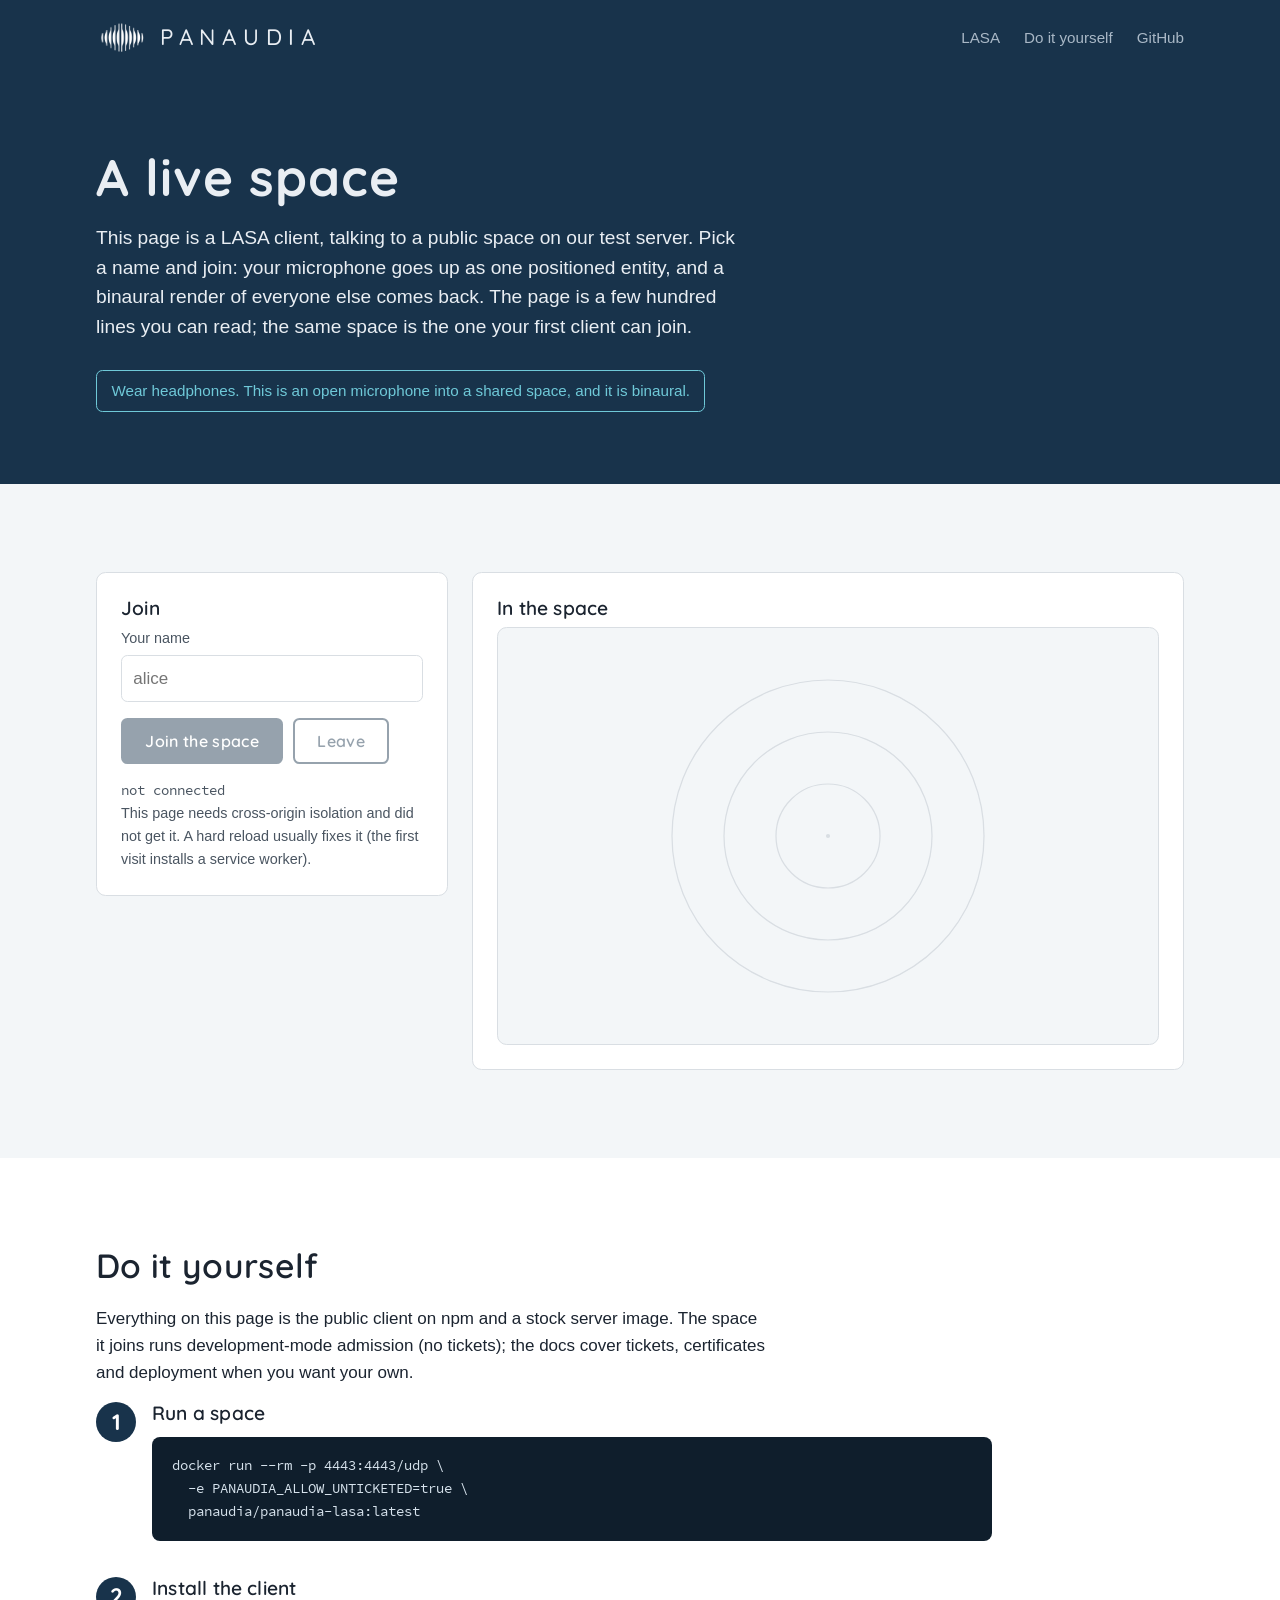
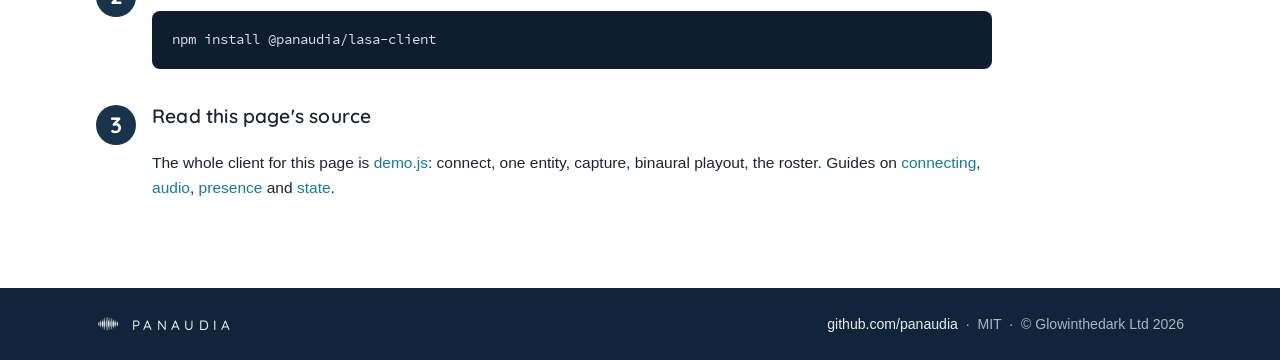
==== demo/index.html @ 377a4c17 "simple demo" ====
<!doctype html>
<html lang="en">
<head>
  <meta charset="utf-8">
  <meta name="viewport" content="width=device-width, initial-scale=1">
  <title>Live demo · LASA · Panaudia</title>
  <meta name="description" content="Join a live LASA space from your browser: one entity, your voice up, a binaural render of everyone back.">
  <link rel="icon" href="/images/favicon.png" type="image/png">
  <link rel="stylesheet" href="/css/lasa.css">
  <link rel="stylesheet" href="demo.css">
  <script src="coi-serviceworker.js"></script>
  <script type="importmap">
    { "imports": { "@panaudia/lasa-client": "./js/lasa-client/index.js" } }
  </script>
</head>
<body>

<header class="site-header">
  <div class="wrap">
    <a class="brand" href="/">
      <img src="/images/lasa/mark-white.png" alt="" width="52" height="52">
      Panaudia
    </a>
    <nav class="site-nav" aria-label="Sections">
      <a href="/">LASA</a>
      <a href="#diy">Do it yourself</a>
      <a href="https://github.com/panaudia">GitHub</a>
    </nav>
  </div>
</header>

<section class="demo-hero">
  <div class="wrap">
    <h1>A live space</h1>
    <p class="lead">
      This page is a LASA client, talking to a public space on our test
      server. Pick a name and join: your microphone goes up as one
      positioned entity, and a binaural render of everyone else comes
      back. The page is a few hundred lines you can read; the same
      space is the one your first client can join.
    </p>
    <p class="headphones">Wear headphones. This is an open microphone
      into a shared space, and it is binaural.</p>
  </div>
</section>

<section class="tint">
  <div class="wrap demo-grid">

    <div class="join-card" id="join-card">
      <h3>Join</h3>
      <form id="join-form">
        <label for="name">Your name</label>
        <input id="name" name="name" type="text" maxlength="24"
               autocomplete="off" required placeholder="alice">
        <div class="join-actions">
          <button class="button" id="join" type="submit">Join the space</button>
          <button class="button ghost" id="leave" type="button" disabled>Leave</button>
        </div>
        <p class="status" id="status" role="status">not connected</p>
      </form>
      <p class="note" id="support-note" hidden></p>
    </div>

    <div class="space-card">
      <h3>In the space</h3>
      <div class="space-frame">
        <svg id="space-view" viewBox="-10 -10 20 20" role="img"
             aria-label="Top-down view of the space, 20 metres across: one circle per person">
          <g class="space-grid">
            <circle cx="0" cy="0" r="2.5"></circle>
            <circle cx="0" cy="0" r="5"></circle>
            <circle cx="0" cy="0" r="7.5"></circle>
            <circle class="origin" cx="0" cy="0" r="0.1"></circle>
          </g>
          <g id="space-users"></g>
        </svg>
      </div>
    </div>

  </div>
</section>

<section id="diy">
  <div class="wrap">
    <h2>Do it yourself</h2>
    <p class="prose">
      Everything on this page is the public client on npm and a stock
      server image. The space it joins runs development-mode admission
      (no tickets); the docs cover tickets, certificates and
      deployment when you want your own.
    </p>
    <ol class="steps">
      <li>
        <h3>Run a space</h3>
        <div class="body">
<pre><code>docker run --rm -p 4443:4443/udp \
  -e PANAUDIA_ALLOW_UNTICKETED=true \
  panaudia/panaudia-lasa:latest</code></pre>
        </div>
      </li>
      <li>
        <h3>Install the client</h3>
        <div class="body">
<pre><code>npm install @panaudia/lasa-client</code></pre>
        </div>
      </li>
      <li>
        <h3>Read this page's source</h3>
        <div class="body">
          <p>
            The whole client for this page is
            <a href="demo.js">demo.js</a>: connect, one entity, capture,
            binaural playout, the roster. Guides on
            <a href="https://github.com/panaudia/lasa/blob/main/typescript/docs/connecting.md">connecting</a>,
            <a href="https://github.com/panaudia/lasa/blob/main/typescript/docs/audio.md">audio</a>,
            <a href="https://github.com/panaudia/lasa/blob/main/typescript/docs/presence.md">presence</a> and
            <a href="https://github.com/panaudia/lasa/blob/main/typescript/docs/state.md">state</a>.
          </p>
        </div>
      </li>
    </ol>
  </div>
</section>

<footer class="site-footer">
  <div class="wrap">
    <a class="brand" href="/">
      <img src="/images/lasa/mark-white.png" alt="" width="24" height="24">
      Panaudia
    </a>
    <span>
      <a href="https://github.com/panaudia">github.com/panaudia</a>
      &nbsp;·&nbsp; MIT
      &nbsp;·&nbsp; &copy; Glowinthedark Ltd 2026
    </span>
  </div>
</footer>

<script type="module" src="demo.js"></script>
</body>
</html>
---- css/lasa.css ----
/* panaudia.com front page. Self-contained: no Bootstrap, no JS.
   Fonts are served from static/fonts. */

@font-face {
  font-family: "Quicksand";
  src: url("../fonts/Quicksand-VariableFont_wght.ttf") format("truetype");
  font-weight: 300 700;
  font-display: swap;
}
@font-face {
  font-family: "Source Code Pro";
  src: url("../fonts/SourceCodePro-Regular.woff2") format("woff2"),
       url("../fonts/SourceCodePro-Regular.woff") format("woff");
  font-weight: 400;
  font-display: swap;
}

:root {
  --navy: #18334b;
  --navy-deep: #0c344d;
  --navy-ink: #10243a;
  --ink: #1b2430;
  --ink-soft: #4a5561;
  --line: #d9dee3;
  --paper: #ffffff;
  --paper-tint: #f3f6f8;
  --on-navy: #e9eef3;
  --on-navy-soft: #a9b8c6;
  --accent: #6fc9d8;
  --accent-ink: #1c7a8a;
  --code-bg: #0f1e2c;
  --code-fg: #d6e2ec;

  --display: "Quicksand", "Avenir Next", "Helvetica Neue", Arial, sans-serif;
  --body: -apple-system, BlinkMacSystemFont, "Segoe UI", Roboto, "Helvetica Neue", Arial, sans-serif;
  --mono: "Source Code Pro", "SF Mono", Menlo, Consolas, monospace;

  --measure: 42rem;
  --wide: 68rem;
  --gutter: clamp(1.25rem, 4vw, 2.5rem);
}

*, *::before, *::after { box-sizing: border-box; }

html { -webkit-text-size-adjust: 100%; scroll-behavior: smooth; }

body {
  margin: 0;
  font-family: var(--body);
  font-size: 1.0625rem;
  line-height: 1.6;
  color: var(--ink);
  background: var(--paper);
}

img { max-width: 100%; height: auto; display: block; }

a { color: var(--accent-ink); text-decoration: none; }
a:hover, a:focus-visible { text-decoration: underline; text-underline-offset: 0.15em; }
a:focus-visible { outline: 2px solid var(--accent-ink); outline-offset: 2px; }

h1, h2, h3 {
  font-family: var(--display);
  font-weight: 600;
  line-height: 1.15;
  margin: 0;
  letter-spacing: 0.01em;
}
h2 { font-size: clamp(1.6rem, 3vw, 2.1rem); margin-bottom: 1.25rem; }
h3 { font-size: 1.2rem; margin-bottom: 0.5rem; }

p { margin: 0 0 1rem; }
p:last-child { margin-bottom: 0; }

code, pre {
  font-family: var(--mono);
  font-size: 0.9em;
}
p code, li code, dd code, :not(pre) > code {
  background: rgba(24, 51, 75, 0.08);
  padding: 0.1em 0.35em;
  border-radius: 0.25rem;
  overflow-wrap: anywhere;
}
pre {
  margin: 0;
  padding: 1.1rem 1.25rem;
  background: var(--code-bg);
  color: var(--code-fg);
  border-radius: 0.5rem;
  overflow-x: auto;
  line-height: 1.5;
  tab-size: 2;
}
pre code { font-size: 0.875rem; white-space: pre; background: none; padding: 0; }
.c { color: #7f94a6; }  /* comment */
.k { color: #9dd5e2; }  /* keyword */
.s { color: #f0c987; }  /* string */

.wrap {
  width: min(var(--wide), 100% - 2 * var(--gutter));
  margin-inline: auto;
}
.prose { max-width: var(--measure); }

section { padding-block: clamp(3rem, 7vw, 5.5rem); }
section.tint { background: var(--paper-tint); }
section.dark { background: var(--navy); color: var(--on-navy); }
section.dark a { color: var(--accent); }
section.dark p code { background: rgba(255, 255, 255, 0.1); }

/* Header */

.site-header {
  background: var(--navy);
  color: var(--on-navy);
}
.site-header .wrap {
  display: flex;
  align-items: center;
  justify-content: space-between;
  gap: 1rem 2rem;
  flex-wrap: wrap;
  padding-block: 0.75rem;
}
.brand {
  display: inline-flex;
  align-items: center;
  gap: 0.75rem;
  color: var(--on-navy);
  font-family: var(--display);
  font-weight: 500;
  font-size: 1.4rem;
  letter-spacing: 0.3em;
  text-transform: uppercase;
}
.brand:hover { text-decoration: none; }
.brand img { width: 3.25rem; height: 3.25rem; }
.site-nav {
  display: flex;
  flex-wrap: wrap;
  gap: 0.25rem 1.5rem;
  font-size: 0.95rem;
}
.site-nav a { color: var(--on-navy-soft); }
.site-nav a:hover { color: var(--on-navy); }

/* Hero */

.hero {
  background: var(--navy);
  color: var(--on-navy);
  padding-block: clamp(3rem, 9vw, 7rem) clamp(3.5rem, 9vw, 7rem);
  position: relative;
  overflow: hidden;
}
.hero .wrap { position: relative; }
.hero-mark {
  position: absolute;
  right: -2rem;
  top: 50%;
  width: clamp(16rem, 34vw, 30rem);
  transform: translateY(-50%);
  opacity: 0.12;
  pointer-events: none;
}
.hero h1 {
  font-size: clamp(3.5rem, 10vw, 6.5rem);
  font-weight: 700;
  letter-spacing: 0.04em;
  line-height: 1;
}
.hero .expansion {
  font-family: var(--display);
  font-size: clamp(1.2rem, 2.6vw, 1.7rem);
  font-weight: 400;
  color: var(--accent);
  margin: 0.5rem 0 1.75rem;
}
.hero .lead {
  font-size: clamp(1.1rem, 1.8vw, 1.3rem);
  line-height: 1.55;
  max-width: 38rem;
  margin-bottom: 2rem;
}
.actions { display: flex; flex-wrap: wrap; gap: 0.75rem; margin-bottom: 1.5rem; }
.button {
  display: inline-block;
  padding: 0.7rem 1.4rem;
  border-radius: 0.4rem;
  font-family: var(--display);
  font-weight: 600;
  font-size: 1rem;
  letter-spacing: 0.02em;
  border: 2px solid var(--accent);
  color: var(--navy-ink);
  background: var(--accent);
}
.button:hover { text-decoration: none; filter: brightness(1.08); }
.button.ghost { background: transparent; color: var(--accent); }
.hero .facts {
  font-size: 0.9rem;
  color: var(--on-navy-soft);
  margin: 0;
}
.hero .facts span + span::before { content: "·"; margin-inline: 0.6rem; }

/* Pillars */

.pillars {
  display: grid;
  grid-template-columns: repeat(auto-fit, minmax(16rem, 1fr));
  gap: 2.5rem 3rem;
}
.pillars h3 {
  color: var(--navy);
  font-size: 1.35rem;
  padding-bottom: 0.4rem;
  border-bottom: 2px solid var(--navy);
  margin-bottom: 0.9rem;
}
.pillars p { color: var(--ink); }

/* Why */

.why .aside { color: var(--ink-soft); font-style: italic; }

/* Pieces */

.cards {
  display: grid;
  grid-template-columns: repeat(auto-fit, minmax(17rem, 1fr));
  gap: 1.25rem;
}
.card {
  display: flex;
  flex-direction: column;
  background: var(--paper);
  border: 1px solid var(--line);
  border-radius: 0.6rem;
  padding: 1.5rem 1.5rem 1.25rem;
}
.card h3 { font-size: 1.15rem; margin-bottom: 0.1rem; }
.card .role {
  font-size: 0.9rem;
  color: var(--ink-soft);
  margin-bottom: 0.9rem;
}
.card p { font-size: 0.97rem; flex: 1; }
.card footer {
  margin-top: 1.1rem;
  padding-top: 0.85rem;
  border-top: 1px solid var(--line);
  font-size: 0.88rem;
  display: flex;
  flex-wrap: wrap;
  gap: 0.25rem 1rem;
  color: var(--ink-soft);
}
.card footer a { font-family: var(--mono); font-size: 0.85rem; }

/* Get started */

.get-started .intro { margin-bottom: 2rem; }
.steps {
  list-style: none;
  max-width: 56rem;
  margin: 0;
  padding: 0;
  counter-reset: step;
  display: grid;
  gap: 2.25rem;
}
.steps > li {
  display: grid;
  grid-template-columns: 2.5rem minmax(0, 1fr);
  gap: 0.75rem 1rem;
  counter-increment: step;
}
.steps > li::before {
  content: counter(step);
  font-family: var(--display);
  font-weight: 700;
  font-size: 1.4rem;
  line-height: 1;
  color: var(--paper);
  background: var(--navy);
  width: 2.5rem;
  height: 2.5rem;
  border-radius: 50%;
  display: grid;
  place-items: center;
  grid-row: 1 / span 2;
}
.steps h3 { align-self: center; margin: 0; }
.steps .body { grid-column: 2; min-width: 0; }
.steps .body p { margin-top: 0.75rem; font-size: 0.97rem; }
.steps .body pre { max-width: 100%; }
.note { font-size: 0.9rem; color: var(--ink-soft); }
.get-started .after { margin-top: 2.5rem; }

/* Status and contact */

.status .date {
  font-family: var(--display);
  font-weight: 600;
  letter-spacing: 0.08em;
  text-transform: uppercase;
  font-size: 0.85rem;
  color: var(--accent);
  margin-bottom: 0.75rem;
}
.status .prose p { font-size: 1.05rem; }

.contact { padding-top: 0; }
.contact .prose { border-top: 1px solid rgba(255, 255, 255, 0.15); padding-top: clamp(2.5rem, 6vw, 4.5rem); }
.contact .email {
  font-family: var(--mono);
  font-size: 1.1rem;
}

/* Footer */

.site-footer {
  background: var(--navy-ink);
  color: var(--on-navy-soft);
  font-size: 0.88rem;
  padding-block: 1.5rem;
}
.site-footer .wrap {
  display: flex;
  flex-wrap: wrap;
  gap: 0.5rem 1.5rem;
  justify-content: space-between;
  align-items: center;
}
.site-footer a { color: var(--on-navy); }
.site-footer .brand { font-size: 0.85rem; letter-spacing: 0.32em; }
.site-footer .brand img { width: 1.5rem; height: 1.5rem; }

@media (max-width: 40rem) {
  .hero-mark { display: none; }
  .steps > li { grid-template-columns: 2rem minmax(0, 1fr); }
  .steps > li::before { width: 2rem; height: 2rem; font-size: 1.1rem; }
  .site-nav { display: none; }
}

@media (prefers-reduced-motion: reduce) {
  html { scroll-behavior: auto; }
}
---- demo/demo.css ----
/* The demo page, on top of /css/lasa.css. */

.demo-hero {
  background: var(--navy);
  color: var(--on-navy);
  padding-block: clamp(2.5rem, 6vw, 4.5rem);
}
.demo-hero h1 {
  font-size: clamp(2.2rem, 5vw, 3.2rem);
  font-weight: 700;
  letter-spacing: 0.02em;
  margin-bottom: 1rem;
}
.demo-hero .lead {
  font-size: clamp(1.05rem, 1.6vw, 1.2rem);
  line-height: 1.55;
  max-width: 40rem;
}
.demo-hero .headphones {
  display: inline-block;
  margin-top: 0.75rem;
  padding: 0.5rem 0.9rem;
  border: 1px solid var(--accent);
  border-radius: 0.4rem;
  color: var(--accent);
  font-size: 0.95rem;
}

.demo-grid {
  display: grid;
  grid-template-columns: minmax(16rem, 22rem) minmax(0, 1fr);
  gap: 1.5rem;
  align-items: start;
}
@media (max-width: 48rem) {
  .demo-grid { grid-template-columns: minmax(0, 1fr); }
}

.join-card, .space-card {
  background: var(--paper);
  border: 1px solid var(--line);
  border-radius: 0.6rem;
  padding: 1.5rem;
}
.join-card label {
  display: block;
  font-size: 0.9rem;
  color: var(--ink-soft);
  margin-bottom: 0.3rem;
}
.join-card input[type="text"] {
  width: 100%;
  font: inherit;
  padding: 0.55rem 0.7rem;
  border: 1px solid var(--line);
  border-radius: 0.4rem;
  margin-bottom: 1rem;
}
.join-card input[type="text"]:focus-visible {
  outline: 2px solid var(--accent-ink);
  outline-offset: 1px;
}
.join-actions { display: flex; flex-wrap: wrap; gap: 0.6rem; }
.join-card .button { border-color: var(--navy); background: var(--navy); color: var(--paper); }
.join-card .button.ghost { background: transparent; color: var(--navy); }
.join-card .button:disabled {
  opacity: 0.45;
  pointer-events: none;
}
.join-card .status {
  margin-top: 1rem;
  font-family: var(--mono);
  font-size: 0.85rem;
  color: var(--ink-soft);
}
.join-card .status.error { color: #a03030; }

.space-frame {
  background: var(--paper-tint);
  border: 1px solid var(--line);
  border-radius: 0.6rem;
  overflow: hidden;
}
#space-view {
  display: block;
  width: 100%;
  max-height: 26rem;
  aspect-ratio: 1 / 1;
  margin-inline: auto;
}
.space-grid circle {
  fill: none;
  stroke: var(--line);
  stroke-width: 0.06;
}
.space-grid .origin {
  fill: var(--line);
  stroke: none;
}
.user .glow {
  fill: var(--ink-soft);
  opacity: 0.25;
}
.user .body {
  fill: var(--ink-soft);
  stroke: var(--paper);
  stroke-width: 0.09;
}
.user .facing {
  fill: none;
  stroke: var(--ink-soft);
  stroke-width: 0.16;
  stroke-linecap: round;
  stroke-linejoin: round;
}
.user text {
  font-family: var(--body);
  font-size: 0.6px;
  fill: var(--ink);
  text-anchor: middle;
}
.user.me .body { fill: var(--accent); }
.user.me .glow { fill: var(--accent); opacity: 0.35; }
.user.me .facing { stroke: var(--accent-ink); }
.user.me text { font-weight: 600; }

/* Our own circle drags (move) and its caret drags (turn). */
.user.me { touch-action: none; }
.user.me .body { cursor: grab; }
.user.me .facing-hit {
  fill: transparent;
  cursor: crosshair;
}
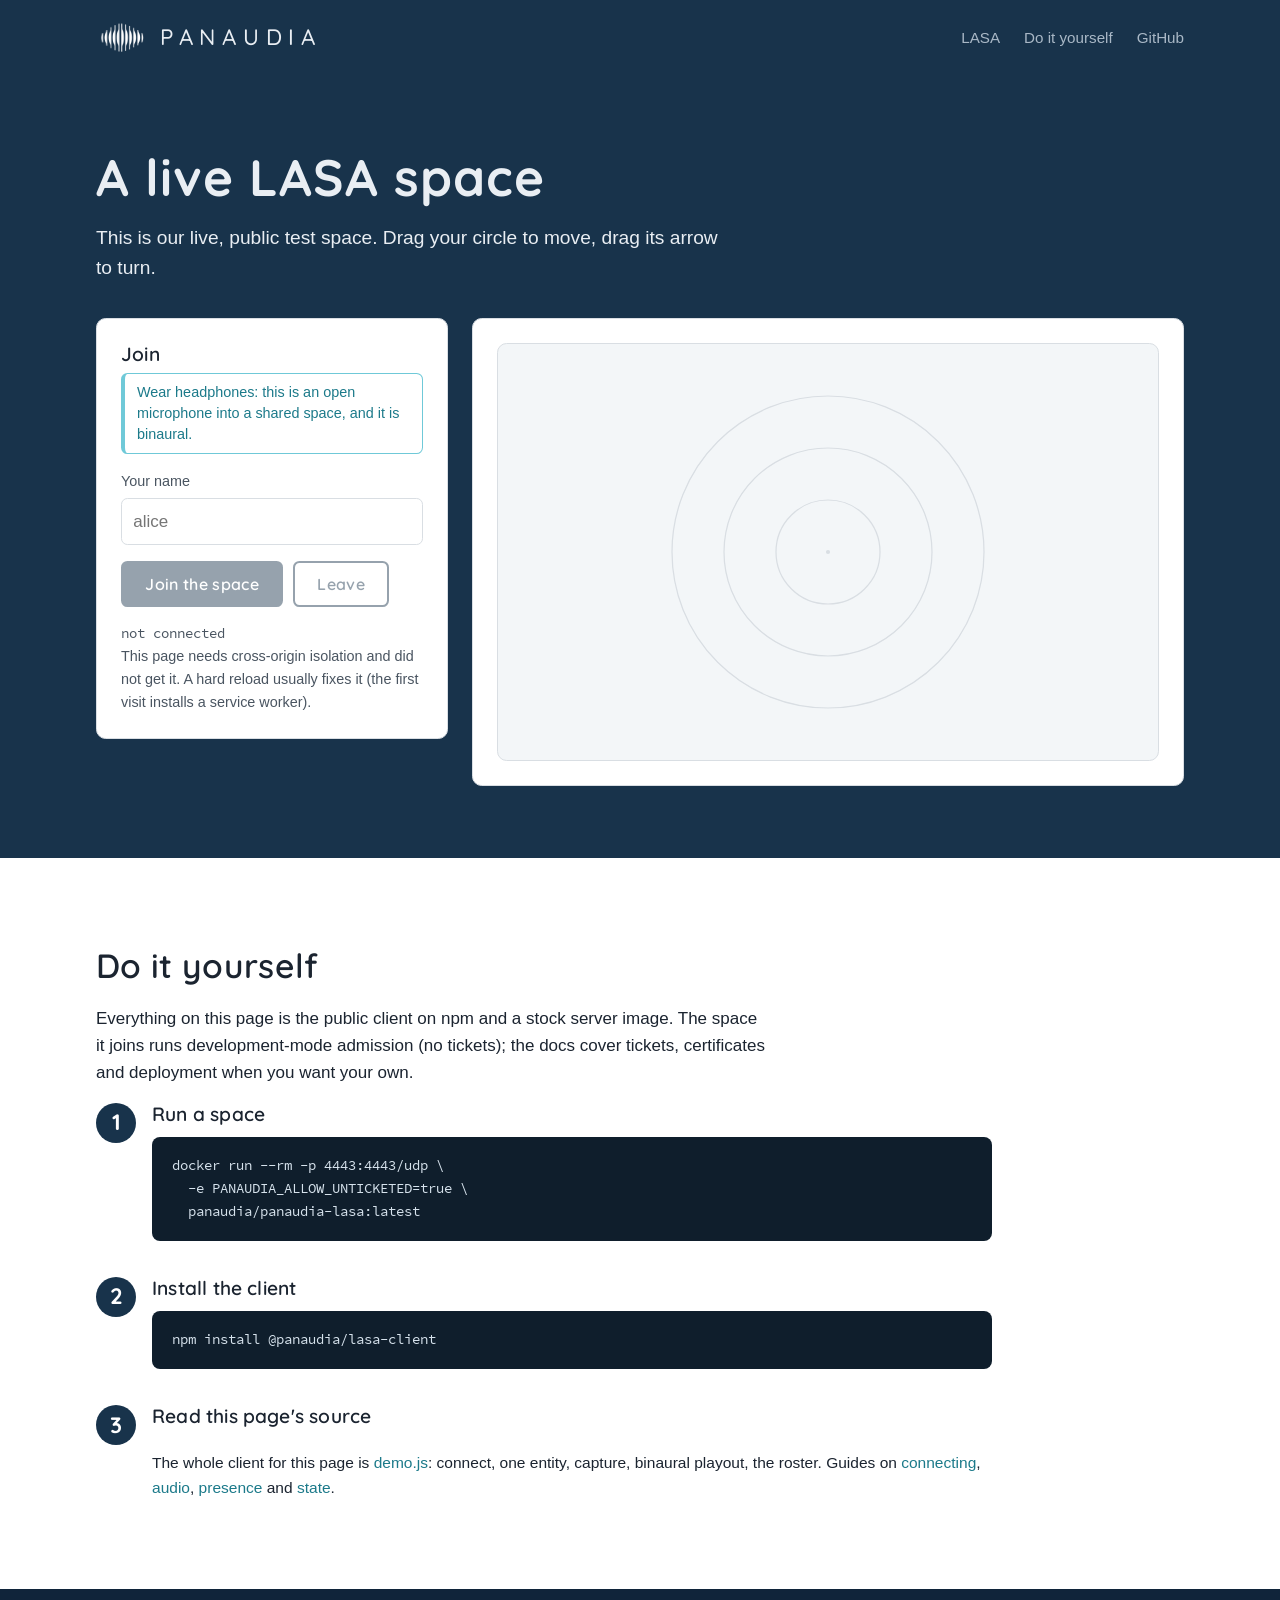
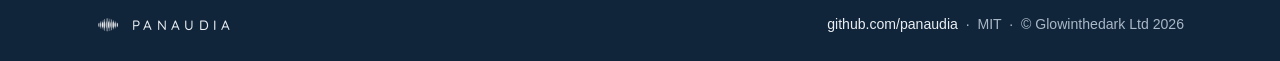
==== commit c6702e7a: "tweaking demo" ====
--- a/demo/index.html
+++ b/demo/index.html
@@ -1,140 +1,136 @@
 <!doctype html>
 <html lang="en">
 <head>
-  <meta charset="utf-8">
-  <meta name="viewport" content="width=device-width, initial-scale=1">
-  <title>Live demo · LASA · Panaudia</title>
-  <meta name="description" content="Join a live LASA space from your browser: one entity, your voice up, a binaural render of everyone back.">
-  <link rel="icon" href="/images/favicon.png" type="image/png">
-  <link rel="stylesheet" href="/css/lasa.css">
-  <link rel="stylesheet" href="demo.css">
-  <script src="coi-serviceworker.js"></script>
-  <script type="importmap">
-    { "imports": { "@panaudia/lasa-client": "./js/lasa-client/index.js" } }
-  </script>
+    <meta charset="utf-8">
+    <meta name="viewport" content="width=device-width, initial-scale=1">
+    <title>Live demo · LASA · Panaudia</title>
+    <meta name="description"
+          content="Join a live LASA space from your browser: one entity, your voice up, a binaural render of everyone back.">
+    <link rel="icon" href="/images/favicon.png" type="image/png">
+    <link rel="stylesheet" href="/css/lasa.css">
+    <link rel="stylesheet" href="demo.css">
+    <script src="coi-serviceworker.js"></script>
+    <script type="importmap">
+        { "imports": { "@panaudia/lasa-client": "./js/lasa-client/index.js" } }
+    </script>
 </head>
 <body>
 
 <header class="site-header">
-  <div class="wrap">
-    <a class="brand" href="/">
-      <img src="/images/lasa/mark-white.png" alt="" width="52" height="52">
-      Panaudia
-    </a>
-    <nav class="site-nav" aria-label="Sections">
-      <a href="/">LASA</a>
-      <a href="#diy">Do it yourself</a>
-      <a href="https://github.com/panaudia">GitHub</a>
-    </nav>
-  </div>
+    <div class="wrap">
+        <a class="brand" href="/">
+            <img src="/images/lasa/mark-white.png" alt="" width="52" height="52">
+            Panaudia
+        </a>
+        <nav class="site-nav" aria-label="Sections">
+            <a href="/">LASA</a>
+            <a href="#diy">Do it yourself</a>
+            <a href="https://github.com/panaudia">GitHub</a>
+        </nav>
+    </div>
 </header>
 
 <section class="demo-hero">
-  <div class="wrap">
-    <h1>A live space</h1>
-    <p class="lead">
-      This page is a LASA client, talking to a public space on our test
-      server. Pick a name and join: your microphone goes up as one
-      positioned entity, and a binaural render of everyone else comes
-      back. The page is a few hundred lines you can read; the same
-      space is the one your first client can join.
-    </p>
-    <p class="headphones">Wear headphones. This is an open microphone
-      into a shared space, and it is binaural.</p>
-  </div>
-</section>
+    <div class="wrap">
+        <h1>A live LASA space</h1>
+        <p class="lead">
+            This is our live, public test space. Drag your circle to move, drag its arrow to turn.
+        </p>
 
-<section class="tint">
-  <div class="wrap demo-grid">
 
-    <div class="join-card" id="join-card">
-      <h3>Join</h3>
-      <form id="join-form">
-        <label for="name">Your name</label>
-        <input id="name" name="name" type="text" maxlength="24"
-               autocomplete="off" required placeholder="alice">
-        <div class="join-actions">
-          <button class="button" id="join" type="submit">Join the space</button>
-          <button class="button ghost" id="leave" type="button" disabled>Leave</button>
+        <div class="demo-grid">
+
+            <div class="join-card" id="join-card">
+                <h3>Join</h3>
+                <p class="headphones">Wear headphones: this is an open
+                    microphone into a shared space, and it is binaural.</p>
+                <form id="join-form">
+                    <label for="name">Your name</label>
+                    <input id="name" name="name" type="text" maxlength="24"
+                           autocomplete="off" required placeholder="alice">
+                    <div class="join-actions">
+                        <button class="button" id="join" type="submit">Join the space</button>
+                        <button class="button ghost" id="leave" type="button" disabled>Leave</button>
+                    </div>
+                    <p class="status" id="status" role="status">not connected</p>
+                </form>
+                <p class="note" id="support-note" hidden></p>
+            </div>
+
+            <div class="space-card">
+                <div class="space-frame">
+                    <svg id="space-view" viewBox="-10 -10 20 20" role="img"
+                         aria-label="Top-down view of the space, 20 metres across: one circle per person">
+                        <g class="space-grid">
+                            <circle cx="0" cy="0" r="2.5"></circle>
+                            <circle cx="0" cy="0" r="5"></circle>
+                            <circle cx="0" cy="0" r="7.5"></circle>
+                            <circle class="origin" cx="0" cy="0" r="0.1"></circle>
+                        </g>
+                        <g id="space-users"></g>
+                    </svg>
+                </div>
+            </div>
+
         </div>
-        <p class="status" id="status" role="status">not connected</p>
-      </form>
-      <p class="note" id="support-note" hidden></p>
     </div>
-
-    <div class="space-card">
-      <h3>In the space</h3>
-      <div class="space-frame">
-        <svg id="space-view" viewBox="-10 -10 20 20" role="img"
-             aria-label="Top-down view of the space, 20 metres across: one circle per person">
-          <g class="space-grid">
-            <circle cx="0" cy="0" r="2.5"></circle>
-            <circle cx="0" cy="0" r="5"></circle>
-            <circle cx="0" cy="0" r="7.5"></circle>
-            <circle class="origin" cx="0" cy="0" r="0.1"></circle>
-          </g>
-          <g id="space-users"></g>
-        </svg>
-      </div>
-    </div>
-
-  </div>
 </section>
 
 <section id="diy">
-  <div class="wrap">
-    <h2>Do it yourself</h2>
-    <p class="prose">
-      Everything on this page is the public client on npm and a stock
-      server image. The space it joins runs development-mode admission
-      (no tickets); the docs cover tickets, certificates and
-      deployment when you want your own.
-    </p>
-    <ol class="steps">
-      <li>
-        <h3>Run a space</h3>
-        <div class="body">
+    <div class="wrap">
+        <h2>Do it yourself</h2>
+        <p class="prose">
+            Everything on this page is the public client on npm and a stock
+            server image. The space it joins runs development-mode admission
+            (no tickets); the docs cover tickets, certificates and
+            deployment when you want your own.
+        </p>
+        <ol class="steps">
+            <li>
+                <h3>Run a space</h3>
+                <div class="body">
 <pre><code>docker run --rm -p 4443:4443/udp \
   -e PANAUDIA_ALLOW_UNTICKETED=true \
   panaudia/panaudia-lasa:latest</code></pre>
-        </div>
-      </li>
-      <li>
-        <h3>Install the client</h3>
-        <div class="body">
-<pre><code>npm install @panaudia/lasa-client</code></pre>
-        </div>
-      </li>
-      <li>
-        <h3>Read this page's source</h3>
-        <div class="body">
-          <p>
-            The whole client for this page is
-            <a href="demo.js">demo.js</a>: connect, one entity, capture,
-            binaural playout, the roster. Guides on
-            <a href="https://github.com/panaudia/lasa/blob/main/typescript/docs/connecting.md">connecting</a>,
-            <a href="https://github.com/panaudia/lasa/blob/main/typescript/docs/audio.md">audio</a>,
-            <a href="https://github.com/panaudia/lasa/blob/main/typescript/docs/presence.md">presence</a> and
-            <a href="https://github.com/panaudia/lasa/blob/main/typescript/docs/state.md">state</a>.
-          </p>
-        </div>
-      </li>
-    </ol>
-  </div>
+                </div>
+            </li>
+            <li>
+                <h3>Install the client</h3>
+                <div class="body">
+                    <pre><code>npm install @panaudia/lasa-client</code></pre>
+                </div>
+            </li>
+            <li>
+                <h3>Read this page's source</h3>
+                <div class="body">
+                    <p>
+                        The whole client for this page is
+                        <a href="demo.js">demo.js</a>: connect, one entity, capture,
+                        binaural playout, the roster. Guides on
+                        <a href="https://github.com/panaudia/lasa/blob/main/typescript/docs/connecting.md">connecting</a>,
+                        <a href="https://github.com/panaudia/lasa/blob/main/typescript/docs/audio.md">audio</a>,
+                        <a href="https://github.com/panaudia/lasa/blob/main/typescript/docs/presence.md">presence</a>
+                        and
+                        <a href="https://github.com/panaudia/lasa/blob/main/typescript/docs/state.md">state</a>.
+                    </p>
+                </div>
+            </li>
+        </ol>
+    </div>
 </section>
 
 <footer class="site-footer">
-  <div class="wrap">
-    <a class="brand" href="/">
-      <img src="/images/lasa/mark-white.png" alt="" width="24" height="24">
-      Panaudia
-    </a>
-    <span>
+    <div class="wrap">
+        <a class="brand" href="/">
+            <img src="/images/lasa/mark-white.png" alt="" width="24" height="24">
+            Panaudia
+        </a>
+        <span>
       <a href="https://github.com/panaudia">github.com/panaudia</a>
       &nbsp;·&nbsp; MIT
       &nbsp;·&nbsp; &copy; Glowinthedark Ltd 2026
     </span>
-  </div>
+    </div>
 </footer>
 
 <script type="module" src="demo.js"></script>
--- a/demo/demo.css
+++ b/demo/demo.css
@@ -16,17 +16,19 @@
   line-height: 1.55;
   max-width: 40rem;
 }
-.demo-hero .headphones {
-  display: inline-block;
-  margin-top: 0.75rem;
-  padding: 0.5rem 0.9rem;
+.join-card .headphones {
+  margin: 0 0 1rem;
+  padding: 0.5rem 0.75rem;
   border: 1px solid var(--accent);
+  border-left-width: 4px;
   border-radius: 0.4rem;
-  color: var(--accent);
-  font-size: 0.95rem;
+  color: var(--accent-ink);
+  font-size: 0.9rem;
+  line-height: 1.45;
 }
 
 .demo-grid {
+  margin-top: 2.25rem;
   display: grid;
   grid-template-columns: minmax(16rem, 22rem) minmax(0, 1fr);
   gap: 1.5rem;
@@ -38,6 +40,7 @@
 
 .join-card, .space-card {
   background: var(--paper);
+  color: var(--ink);
   border: 1px solid var(--line);
   border-radius: 0.6rem;
   padding: 1.5rem;
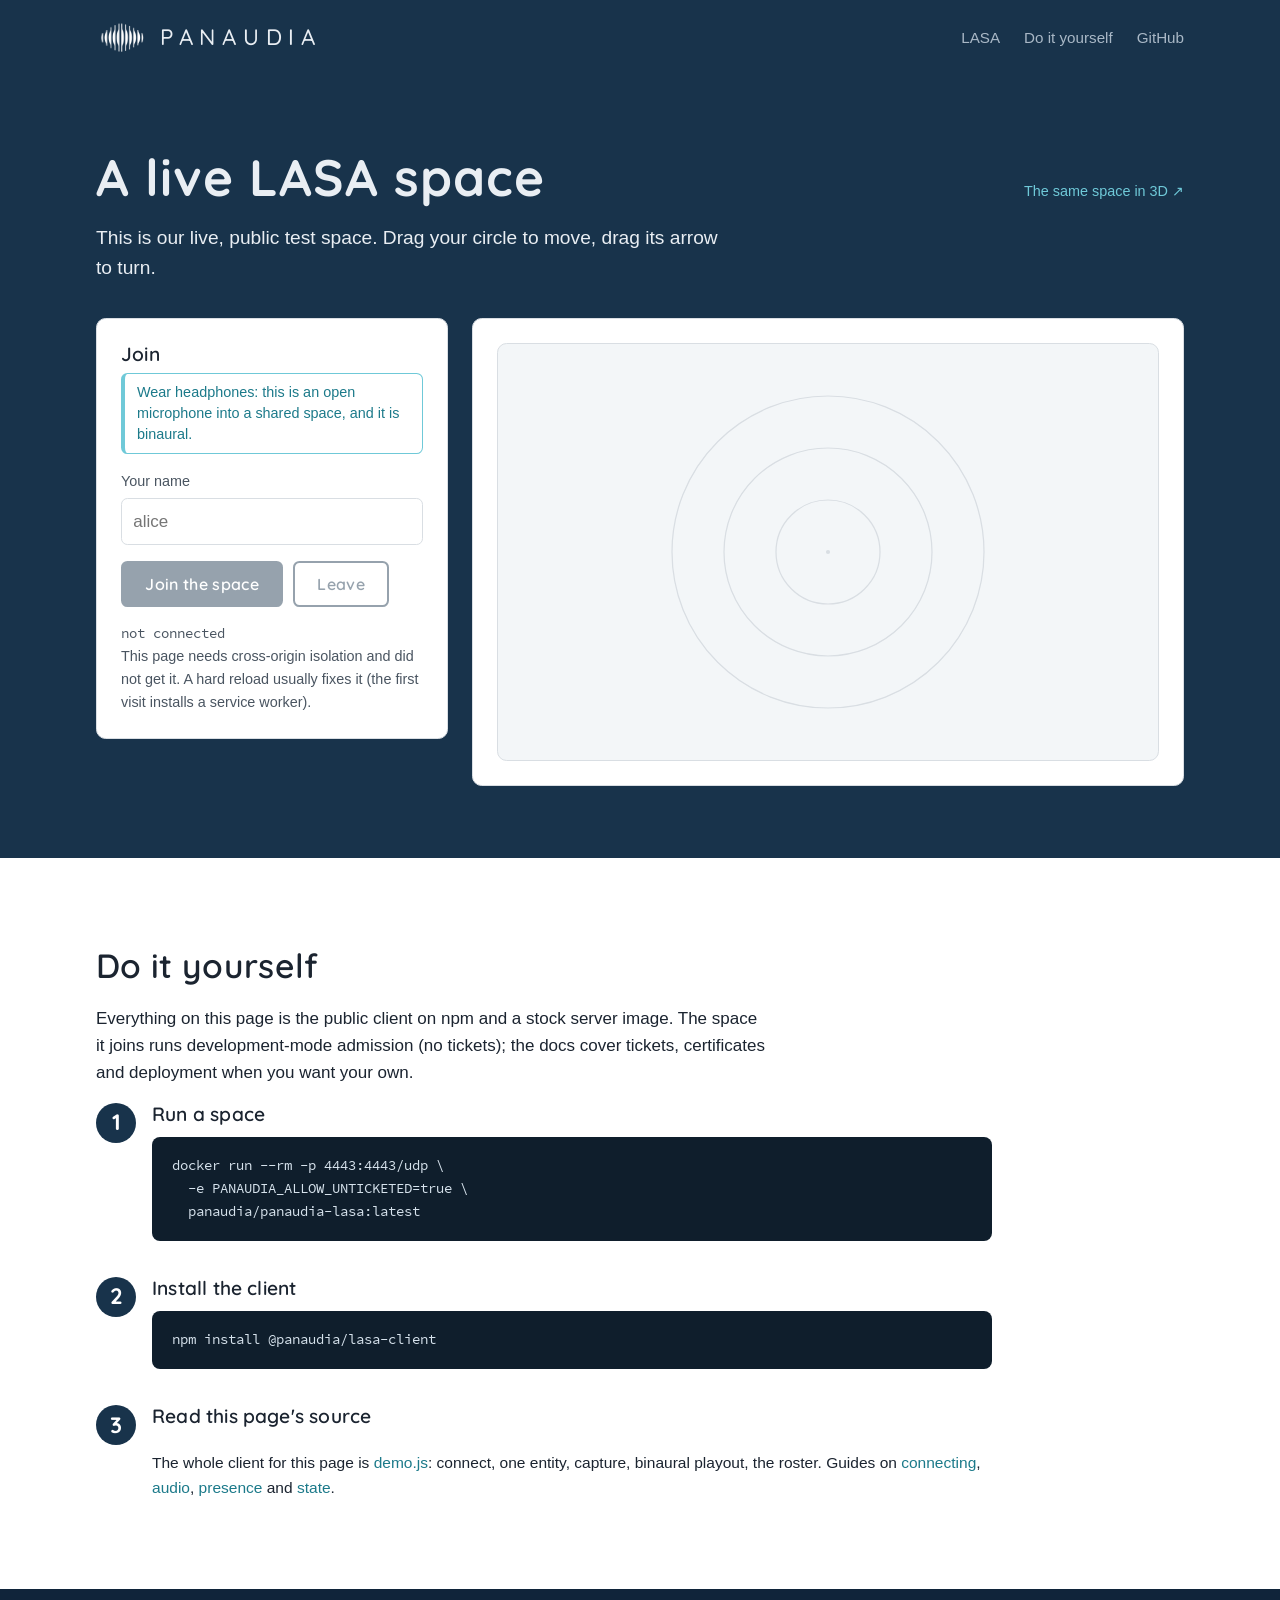
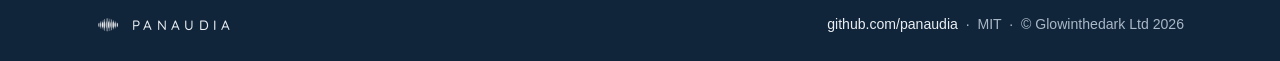
==== commit d5c084cc: "3D demo page" ====
--- a/demo/index.html
+++ b/demo/index.html
@@ -32,7 +32,10 @@
 
 <section class="demo-hero">
     <div class="wrap">
-        <h1>A live LASA space</h1>
+        <div class="demo-title">
+            <h1>A live LASA space</h1>
+            <a class="hero-link" href="square/">The same space in 3D</a>
+        </div>
         <p class="lead">
             This is our live, public test space. Drag your circle to move, drag its arrow to turn.
         </p>
@@ -59,13 +62,13 @@
 
             <div class="space-card">
                 <div class="space-frame">
-                    <svg id="space-view" viewBox="-10 -10 20 20" role="img"
-                         aria-label="Top-down view of the space, 20 metres across: one circle per person">
+                    <svg id="space-view" viewBox="-30 -30 60 60" role="img"
+                         aria-label="Top-down view of the space, 60 metres across: one circle per person">
                         <g class="space-grid">
-                            <circle cx="0" cy="0" r="2.5"></circle>
-                            <circle cx="0" cy="0" r="5"></circle>
                             <circle cx="0" cy="0" r="7.5"></circle>
-                            <circle class="origin" cx="0" cy="0" r="0.1"></circle>
+                            <circle cx="0" cy="0" r="15"></circle>
+                            <circle cx="0" cy="0" r="22.5"></circle>
+                            <circle class="origin" cx="0" cy="0" r="0.3"></circle>
                         </g>
                         <g id="space-users"></g>
                     </svg>
--- a/demo/demo.css
+++ b/demo/demo.css
@@ -5,11 +5,28 @@
   color: var(--on-navy);
   padding-block: clamp(2.5rem, 6vw, 4.5rem);
 }
+.demo-title {
+  display: flex;
+  align-items: baseline;
+  justify-content: space-between;
+  flex-wrap: wrap;
+  gap: 0.5rem 1.5rem;
+  margin-bottom: 1rem;
+}
 .demo-hero h1 {
   font-size: clamp(2.2rem, 5vw, 3.2rem);
   font-weight: 700;
   letter-spacing: 0.02em;
-  margin-bottom: 1rem;
+  margin: 0;
+}
+/* The pointer to the 3D town square: small, quiet, top right. */
+.hero-link {
+  font-size: 0.9rem;
+  color: var(--accent);
+  white-space: nowrap;
+}
+.hero-link::after {
+  content: " \2197";  /* north-east arrow */
 }
 .demo-hero .lead {
   font-size: clamp(1.05rem, 1.6vw, 1.2rem);
@@ -94,7 +111,7 @@
 .space-grid circle {
   fill: none;
   stroke: var(--line);
-  stroke-width: 0.06;
+  stroke-width: 0.18;
 }
 .space-grid .origin {
   fill: var(--line);
@@ -107,18 +124,18 @@
 .user .body {
   fill: var(--ink-soft);
   stroke: var(--paper);
-  stroke-width: 0.09;
+  stroke-width: 0.27;
 }
 .user .facing {
   fill: none;
   stroke: var(--ink-soft);
-  stroke-width: 0.16;
+  stroke-width: 0.48;
   stroke-linecap: round;
   stroke-linejoin: round;
 }
 .user text {
   font-family: var(--body);
-  font-size: 0.6px;
+  font-size: 1.8px;
   fill: var(--ink);
   text-anchor: middle;
 }
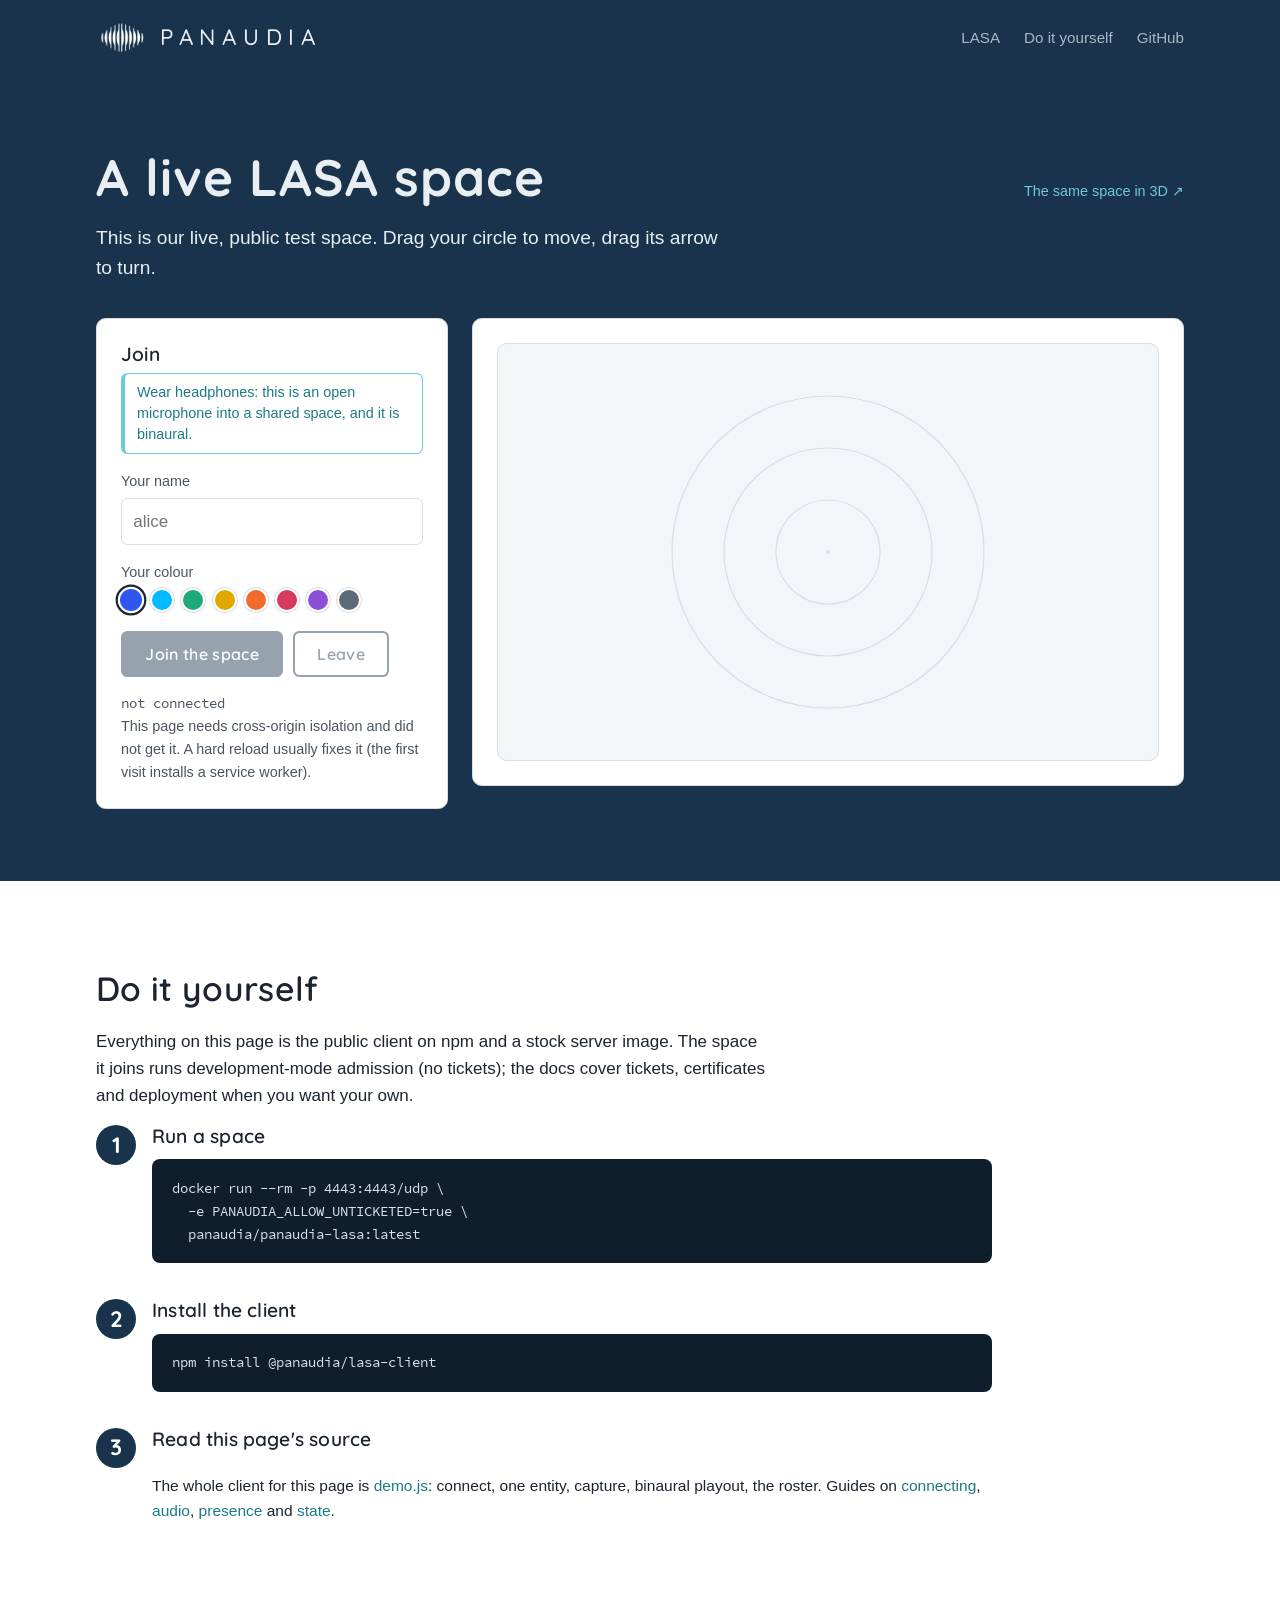
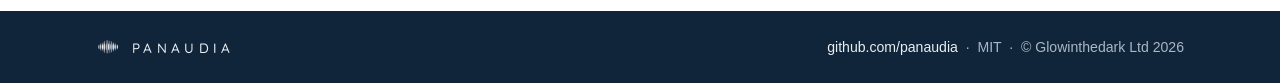
==== commit a5ac1859: "colours in 3D demo" ====
--- a/demo/index.html
+++ b/demo/index.html
@@ -51,6 +51,10 @@
                     <label for="name">Your name</label>
                     <input id="name" name="name" type="text" maxlength="24"
                            autocomplete="off" required placeholder="alice">
+                    <fieldset class="swatches" id="swatches">
+                        <legend>Your colour</legend>
+                        <!-- filled by demo.js from its palette -->
+                    </fieldset>
                     <div class="join-actions">
                         <button class="button" id="join" type="submit">Join the space</button>
                         <button class="button ghost" id="leave" type="button" disabled>Leave</button>
--- a/demo/demo.css
+++ b/demo/demo.css
@@ -80,6 +80,50 @@
   outline: 2px solid var(--accent-ink);
   outline-offset: 1px;
 }
+/* The colour swatches: radio buttons drawn as dots. The dot is the
+   label, painted with --c; the native input is visually hidden but
+   stays in the tab order, so the ring follows keyboard focus too. */
+.swatches {
+  border: 0;
+  padding: 0;
+  margin: 0 0 1rem;
+  display: flex;
+  flex-wrap: wrap;
+  gap: 0.7rem;
+}
+.swatches legend {
+  font-size: 0.9rem;
+  color: var(--ink-soft);
+  margin-bottom: 0.4rem;
+  padding: 0;
+}
+.swatch {
+  position: relative;
+  width: 1.25rem;
+  height: 1.25rem;
+  border-radius: 50%;
+  background: var(--c);
+  cursor: pointer;
+  box-shadow: 0 0 0 2px var(--paper), 0 0 0 3px var(--line);
+  transition: transform 120ms ease, box-shadow 120ms ease;
+}
+.swatch input {
+  position: absolute;
+  inset: 0;
+  margin: 0;
+  opacity: 0;
+  cursor: pointer;
+}
+.swatch:has(input:checked) {
+  transform: scale(1.1);
+  box-shadow: 0 0 0 2px var(--paper), 0 0 0 4px var(--ink);
+}
+.swatch:has(input:focus-visible) {
+  box-shadow: 0 0 0 2px var(--paper), 0 0 0 4px var(--accent-ink);
+}
+.swatches:disabled .swatch { cursor: default; opacity: 0.6; }
+.swatches:disabled .swatch:has(input:checked) { opacity: 1; }
+
 .join-actions { display: flex; flex-wrap: wrap; gap: 0.6rem; }
 .join-card .button { border-color: var(--navy); background: var(--navy); color: var(--paper); }
 .join-card .button.ghost { background: transparent; color: var(--navy); }
@@ -117,18 +161,20 @@
   fill: var(--line);
   stroke: none;
 }
+/* Each glyph takes its colour from --c, set inline from the entity's
+   `colour` attr; peers without one draw in the neutral default. */
 .user .glow {
-  fill: var(--ink-soft);
+  fill: var(--c, var(--ink-soft));
   opacity: 0.25;
 }
 .user .body {
-  fill: var(--ink-soft);
+  fill: var(--c, var(--ink-soft));
   stroke: var(--paper);
   stroke-width: 0.27;
 }
 .user .facing {
   fill: none;
-  stroke: var(--ink-soft);
+  stroke: var(--c, var(--ink-soft));
   stroke-width: 0.48;
   stroke-linecap: round;
   stroke-linejoin: round;
@@ -139,9 +185,9 @@
   fill: var(--ink);
   text-anchor: middle;
 }
-.user.me .body { fill: var(--accent); }
-.user.me .glow { fill: var(--accent); opacity: 0.35; }
-.user.me .facing { stroke: var(--accent-ink); }
+.user.me .body { fill: var(--c, var(--accent)); }
+.user.me .glow { fill: var(--c, var(--accent)); opacity: 0.35; }
+.user.me .facing { stroke: var(--c, var(--accent-ink)); }
 .user.me text { font-weight: 600; }
 
 /* Our own circle drags (move) and its caret drags (turn). */
